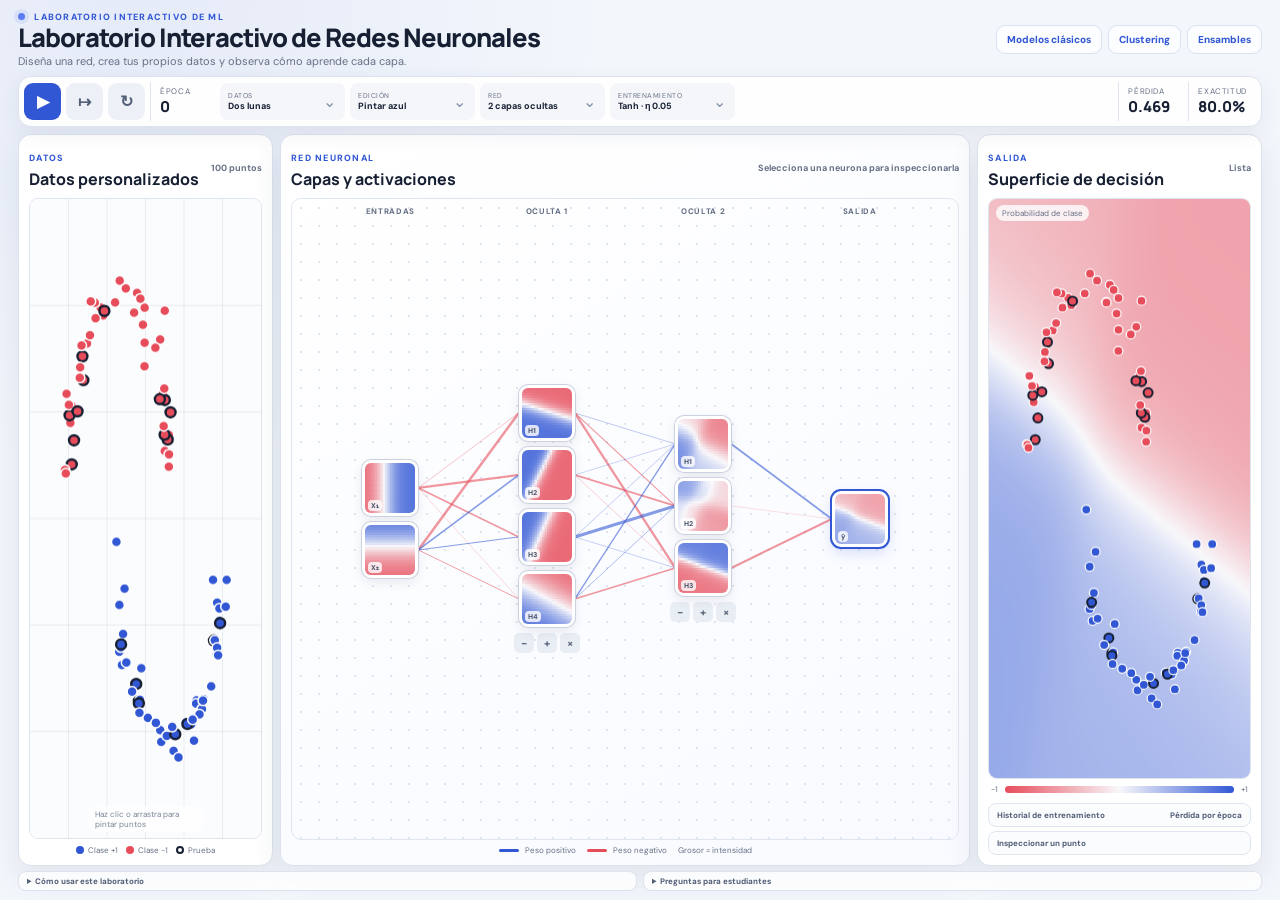
==== 2026/neural.html @ 31a508cd "Add files via upload" ====
<!doctype html>
<html lang="es">
<head>
  <meta charset="UTF-8">
  <meta name="viewport" content="width=device-width, initial-scale=1.0">
  <meta name="description" content="Laboratorio interactivo de redes neuronales con datos personalizados.">
  <title>Laboratorio Interactivo de Redes Neuronales</title>
  <link rel="preconnect" href="https://fonts.googleapis.com">
  <link rel="preconnect" href="https://fonts.gstatic.com" crossorigin>
  <link href="https://fonts.googleapis.com/css2?family=DM+Sans:wght@400;500;600;700&family=Manrope:wght@600;700;800&display=swap" rel="stylesheet">
  <link rel="stylesheet" href="neural.css">
</head>
<body>
  <div class="app-shell">
    <header class="hero">
      <div>
        <div class="eyebrow"><span class="pulse-dot"></span> Laboratorio interactivo de ML</div>
        <h1>Laboratorio Interactivo de Redes Neuronales</h1>
        <p>Diseña una red, crea tus propios datos y observa cómo aprende cada capa.</p>
      </div>
      <nav class="app-links">
        <a href="classic.html">Modelos clásicos</a>
        <a href="clustering.html">Clustering</a>
        <a href="index.html">Ensambles</a>
      </nav>
    </header>

    <section class="training-bar">
      <button class="icon-button primary" id="playButton" title="Iniciar o pausar">▶</button>
      <button class="icon-button" id="stepButton" title="Entrenar una época">↦</button>
      <button class="icon-button" id="resetButton" title="Reiniciar la red">↻</button>
      <div class="epoch-readout"><small>Época</small><strong id="epochValue">0</strong></div>

      <div class="top-menu">
        <button class="top-menu-trigger" data-menu="dataMenu"><small>Datos</small><b id="datasetLabel">Dos lunas</b><i>⌄</i></button>
        <div class="top-popover dataset-popover" id="dataMenu">
          <b class="popover-title">Conjuntos de datos</b>
          <div class="dataset-grid" id="datasetGrid">
            <button data-dataset="xor"><canvas></canvas><span>XOR</span></button>
            <button data-dataset="moons" class="active"><canvas></canvas><span>Dos lunas</span></button>
            <button data-dataset="circles"><canvas></canvas><span>Círculos</span></button>
            <button data-dataset="spiral"><canvas></canvas><span>Espiral</span></button>
            <button data-dataset="linear"><canvas></canvas><span>Lineal</span></button>
            <button data-dataset="blobs"><canvas></canvas><span>Nubes</span></button>
            <button data-dataset="checker"><canvas></canvas><span>Tablero</span></button>
            <button data-dataset="stripes"><canvas></canvas><span>Franjas</span></button>
            <button data-dataset="diagonal"><canvas></canvas><span>Diagonal curva</span></button>
            <button data-dataset="noisy"><canvas></canvas><span>Ruidoso</span></button>
            <button data-dataset="imbalanced"><canvas></canvas><span>Desbalanceado</span></button>
            <button data-dataset="rings3"><canvas></canvas><span>Tres anillos</span></button>
            <button data-dataset="waves"><canvas></canvas><span>Ondas</span></button>
            <button data-dataset="quadrants"><canvas></canvas><span>Cuadrantes</span></button>
            <button data-dataset="outliers"><canvas></canvas><span>Atípicos</span></button>
            <button data-dataset="custom"><canvas></canvas><span>Personalizado</span></button>
          </div>
          <label class="slider-row">División de entrenamiento <b id="splitValue">80%</b><input type="range" id="trainSplit" min="50" max="100" value="80"></label>
          <div class="import-box">
            <div><b>Importar dataset JSON</b><small>Formato: [{ "x": 1, "y": 2, "label": 1 }]</small></div>
            <label class="import-button">Seleccionar JSON<input type="file" id="jsonFileInput" accept=".json,application/json"></label>
            <p id="importMessage"></p>
          </div>
        </div>
      </div>

      <div class="top-menu">
        <button class="top-menu-trigger" data-menu="editMenu"><small>Edición</small><b id="toolLabel">Pintar azul</b><i>⌄</i></button>
        <div class="top-popover" id="editMenu">
          <div class="editor-toolbar" id="toolButtons">
            <button class="tool blue active" data-tool="blue"><i></i> Pintar azul</button>
            <button class="tool red" data-tool="red"><i></i> Pintar rojo</button>
            <button class="tool" data-tool="erase">⌫ Borrar</button>
          </div>
          <label class="slider-row">Tamaño del pincel <b id="brushValue">18 px</b><input type="range" id="brushSize" min="5" max="42" value="18"></label>
          <button class="popover-action" id="clearButton">Limpiar todos los datos</button>
        </div>
      </div>

      <div class="top-menu">
        <button class="top-menu-trigger" data-menu="networkMenu"><small>Red</small><b id="networkSummary">2 capas ocultas</b><i>⌄</i></button>
        <div class="top-popover wide-popover" id="networkMenu">
          <div class="popover-header"><b>Características de entrada</b><button class="small-button" id="addLayer">+ Añadir capa</button></div>
          <div class="feature-picker">
            <label><input type="checkbox" data-feature="x" checked> X₁</label>
            <label><input type="checkbox" data-feature="y" checked> X₂</label>
            <label><input type="checkbox" data-feature="x2"> X₁²</label>
            <label><input type="checkbox" data-feature="y2"> X₂²</label>
            <label><input type="checkbox" data-feature="xy"> X₁X₂</label>
            <label><input type="checkbox" data-feature="sinx"> sen(X₁)</label>
            <label><input type="checkbox" data-feature="siny"> sen(X₂)</label>
          </div>
          <p class="popover-note">Usa los botones +, − y × junto a cada capa para modificar su arquitectura.</p>
        </div>
      </div>

      <div class="top-menu">
        <button class="top-menu-trigger" data-menu="trainingMenu"><small>Entrenamiento</small><b id="trainingSummary">Tanh · η 0.05</b><i>⌄</i></button>
        <div class="top-popover training-popover" id="trainingMenu">
          <label>Tasa de aprendizaje<select id="learningRate"><option value="0.01">0.01</option><option value="0.03">0.03</option><option value="0.05" selected>0.05</option><option value="0.1">0.10</option><option value="0.2">0.20</option></select></label>
          <label>Activación<select id="activation"><option value="tanh" selected>Tanh</option><option value="relu">ReLU</option><option value="sigmoid">Sigmoide</option></select></label>
          <label>Regularización<select id="regularization"><option value="0">Ninguna</option><option value="0.001" selected>L2 · 0.001</option><option value="0.01">L2 · 0.01</option><option value="0.1">L2 · 0.1</option></select></label>
          <label>Tamaño del lote<select id="batchSize"><option value="1">1</option><option value="10" selected>10</option><option value="30">30</option><option value="1000">Todos</option></select></label>
        </div>
      </div>

      <div class="metric-pill"><small>Pérdida</small><strong id="lossValue">—</strong></div>
      <div class="metric-pill"><small>Exactitud</small><strong id="accuracyValue">—</strong></div>
    </section>

    <main class="playground">
      <aside class="data-panel panel">
        <div class="panel-heading"><div><span class="kicker">Datos</span><h2>Datos personalizados</h2></div><span id="pointCount">0 puntos</span></div>
        <div class="data-canvas-wrap">
          <canvas id="dataCanvas" aria-label="Lienzo editable de datos"></canvas>
          <div class="canvas-tip">Haz clic o arrastra para pintar puntos</div>
        </div>
        <div class="legend"><span><i class="blue-dot"></i> Clase +1</span><span><i class="red-dot"></i> Clase −1</span><span><i class="test-ring"></i> Prueba</span></div>
      </aside>

      <section class="network-panel panel">
        <div class="panel-heading">
          <div><span class="kicker">Red neuronal</span><h2>Capas y activaciones</h2></div>
          <span class="panel-note">Selecciona una neurona para inspeccionarla</span>
        </div>
        <div class="network-stage">
          <svg id="networkEdges" aria-hidden="true"></svg>
          <div class="network-columns" id="networkColumns"></div>
        </div>
        <div class="network-help">
          <span><i class="weight-line positive"></i> Peso positivo</span>
          <span><i class="weight-line negative"></i> Peso negativo</span>
          <span>Grosor = intensidad</span>
        </div>
      </section>

      <aside class="output-panel panel">
        <div class="panel-heading"><div><span class="kicker">Salida</span><h2>Superficie de decisión</h2></div><span class="status" id="trainingStatus">Lista</span></div>
        <div class="output-canvas-wrap">
          <canvas id="outputCanvas" aria-label="Superficie de decisión de la red neuronal"></canvas>
          <div class="output-label">Probabilidad de clase</div>
        </div>
        <div class="probability-scale"><span>−1</span><i></i><span>+1</span></div>
        <details class="output-dropdown">
          <summary>Historial de entrenamiento <span id="historyLabel">Pérdida por época</span></summary>
          <div class="chart-card"><canvas id="lossChart"></canvas></div>
        </details>
        <details class="output-dropdown">
          <summary>Inspeccionar un punto</summary>
          <div class="prediction-card">
            <div><label>X₁<input type="number" id="predictX" value="0" step=".1"></label><label>X₂<input type="number" id="predictY" value="0" step=".1"></label><button id="predictButton">Predecir</button></div>
            <p id="predictionText">La red está lista para recibir una entrada.</p>
          </div>
        </details>
      </aside>
    </main>

    <section class="lesson-bar">
      <details>
        <summary>Cómo usar este laboratorio</summary>
        <p>Selecciona o pinta datos, edita las capas ocultas y utiliza Reproducir o Paso. Pulsa una neurona para mostrar su mapa de activación.</p>
      </details>
      <details>
        <summary>Preguntas para estudiantes</summary>
        <ol>
          <li>¿Por qué las capas ocultas pueden resolver XOR?</li>
          <li>¿Qué cambia al añadir más neuronas?</li>
          <li>¿Cómo afecta la tasa de aprendizaje a la estabilidad?</li>
          <li>¿Por qué puede bajar la pérdida mientras empeora la prueba?</li>
          <li>¿Cómo modifica la regularización la frontera?</li>
        </ol>
      </details>
    </section>
  </div>
  <script src="neural.js"></script>
</body>
</html>
---- 2026/neural.css ----
:root{--ink:#172033;--muted:#667085;--line:#dfe5ef;--blue:#3157d5;--red:#e74c5b;--bg:#f3f6fb;--panel:#fff;--shadow:0 12px 32px rgba(38,54,88,.09)}
*{box-sizing:border-box}html,body{height:100%;margin:0;overflow:hidden}body{font-family:"DM Sans",sans-serif;color:var(--ink);background:radial-gradient(circle at 10% 0,rgba(49,87,213,.07),transparent 30rem),var(--bg)}
button,input,select{font:inherit}button{cursor:pointer}.app-shell{height:100vh;display:flex;flex-direction:column;padding:11px 18px 9px;max-width:1800px;margin:auto}
.hero{display:flex;justify-content:space-between;align-items:center;gap:20px;margin-bottom:8px}.eyebrow,.kicker{color:var(--blue);font-size:9px;font-weight:800;letter-spacing:.14em;text-transform:uppercase}.pulse-dot{display:inline-block;width:7px;height:7px;margin-right:6px;border-radius:50%;background:#5d7bf2;box-shadow:0 0 0 4px rgba(93,123,242,.12)}
h1{margin:1px 0;font:800 clamp(21px,2vw,29px)/1.1 "Manrope",sans-serif;letter-spacing:-.04em}.hero p{margin:2px 0 0;color:var(--muted);font-size:11px}.app-links{display:flex;gap:6px}.app-links a{padding:7px 10px;border:1px solid #dbe2f3;border-radius:9px;color:var(--blue);background:rgba(255,255,255,.8);text-decoration:none;font-size:10px;font-weight:800}
.training-bar{position:relative;z-index:30;display:flex;align-items:center;gap:5px;padding:5px;margin-bottom:7px;border:1px solid #dce3ef;border-radius:13px;background:rgba(255,255,255,.95);box-shadow:0 7px 22px rgba(36,51,81,.07)}
.icon-button{width:37px;height:37px;border:0;border-radius:9px;color:#536078;background:#edf1f7;font-weight:800}.icon-button.primary{color:#fff;background:var(--blue)}.epoch-readout,.metric-pill{min-width:65px;padding:4px 9px;border-left:1px solid var(--line)}.epoch-readout small,.metric-pill small{display:block;color:var(--muted);font-size:8px;text-transform:uppercase;letter-spacing:.08em}.epoch-readout strong,.metric-pill strong{font:800 15px "Manrope",sans-serif}.compact-field{display:flex;align-items:center;gap:6px;color:var(--muted);font-size:9px;font-weight:700}.compact-field select{padding:6px 7px;border:1px solid #d9e0ec;border-radius:7px;color:var(--ink);background:#fbfcfe;font-size:10px}.metric-pill{margin-left:auto}.metric-pill+.metric-pill{margin-left:0}
.top-menu{position:relative;min-width:125px}.top-menu-trigger{width:100%;height:37px;display:grid;grid-template-columns:1fr 14px;align-content:center;padding:4px 8px;border:0;border-radius:8px;text-align:left;color:var(--ink);background:#f4f6fa}.top-menu-trigger:hover,.top-menu-trigger.open{background:#eaf0ff}.top-menu-trigger small,.top-menu-trigger b{display:block;overflow:hidden;white-space:nowrap;text-overflow:ellipsis}.top-menu-trigger small{color:var(--muted);font-size:7px;text-transform:uppercase;letter-spacing:.08em}.top-menu-trigger b{font-size:9px}.top-menu-trigger i{grid-column:2;grid-row:1/3;align-self:center;color:#8390a6;font-style:normal}
.top-popover{position:absolute;top:43px;left:0;z-index:80;width:270px;display:none;padding:11px;border:1px solid #dbe2ee;border-radius:11px;background:#fff;box-shadow:0 16px 40px rgba(28,43,72,.18)}.top-popover.open{display:block;animation:menu-pop .14s ease-out}.wide-popover{width:355px}.dataset-popover{width:440px;max-height:calc(100vh - 125px);overflow:auto}.training-popover{display:none;grid-template-columns:1fr 1fr;gap:8px;width:310px}.training-popover.open{display:grid}.training-popover label{display:grid;gap:4px;color:var(--muted);font-size:9px;font-weight:700}.training-popover select{padding:7px;border:1px solid #d9e0ec;border-radius:7px;background:#fbfcfe}.popover-title{display:block;margin-bottom:7px;font-size:10px}.popover-header{display:flex;align-items:center;justify-content:space-between;margin-bottom:7px;font-size:10px}.popover-note{margin:8px 0 0;color:var(--muted);font-size:8px;line-height:1.4}.popover-action{width:100%;margin-top:8px;padding:8px;border:0;border-radius:7px;color:#bd3947;background:#fff0f1;font-size:9px;font-weight:800}@keyframes menu-pop{from{opacity:0;transform:translateY(-4px)}}
.playground{flex:1;min-height:0;display:grid;grid-template-columns:255px minmax(430px,1fr) 285px;gap:7px}.panel{min-height:0;border:1px solid #dce2ed;border-radius:13px;background:var(--panel);box-shadow:var(--shadow);overflow:hidden}.data-panel,.output-panel{display:flex;flex-direction:column;padding:10px}.network-panel{display:flex;flex-direction:column;padding:10px;background:linear-gradient(150deg,#fff,#f8faff)}
.panel-heading{display:flex;align-items:center;justify-content:space-between;gap:10px;margin-bottom:8px}.panel-heading h2{margin:2px 0 0;font:750 16px "Manrope",sans-serif}.panel-heading>span,.status{color:var(--muted);font-size:9px;font-weight:700}.status.running{color:#209b6c}
.dataset-grid{display:grid;grid-template-columns:repeat(4,1fr);gap:5px}.dataset-grid button{padding:4px;border:1px solid var(--line);border-radius:8px;color:#566178;background:#fff;font-size:8px;font-weight:700}.dataset-grid button.active{color:var(--blue);border-color:#9dafeb;background:#eef2ff}.dataset-grid canvas{display:block;width:100%;height:38px;margin-bottom:2px;border-radius:5px;background:#f7f8fb}.import-box{display:grid;grid-template-columns:1fr auto;align-items:center;gap:7px;margin-top:9px;padding:8px;border:1px dashed #cbd4e4;border-radius:8px;background:#f8faff}.import-box b,.import-box small{display:block}.import-box b{font-size:9px}.import-box small{margin-top:2px;color:var(--muted);font-size:7px}.import-button{padding:7px 9px;border-radius:7px;color:#fff;background:var(--blue);font-size:8px;font-weight:800;cursor:pointer}.import-button input{display:none}.import-box p{grid-column:1/-1;margin:0;color:var(--muted);font-size:8px}.import-box p.error{color:#c33d4b}.import-box p.success{color:#1c8b62}
.editor-toolbar{display:grid;grid-template-columns:1fr 1fr 1fr;gap:5px;margin-top:8px}.editor-toolbar button{padding:7px 4px;border:1px solid var(--line);border-radius:8px;color:#59657c;background:#f8f9fc;font-size:9px;font-weight:800}.editor-toolbar button.active{border-color:#8da1e8;box-shadow:inset 0 -2px var(--blue);background:#edf1ff}.tool i{display:inline-block;width:8px;height:8px;border-radius:50%;margin-right:3px}.tool.blue i{background:var(--blue)}.tool.red i{background:var(--red)}
.slider-row,.split-row label{display:grid;grid-template-columns:1fr auto;gap:4px;margin-top:7px;color:var(--muted);font-size:9px}.slider-row b,.split-row b{color:var(--ink)}input[type=range]{grid-column:1/-1;width:100%;accent-color:var(--blue)}.data-canvas-wrap{position:relative;flex:1;min-height:250px;border:1px solid var(--line);border-radius:9px;overflow:hidden;background:#fbfcfe}.data-canvas-wrap canvas{display:block;width:100%;height:100%;cursor:crosshair}.canvas-tip{position:absolute;left:50%;bottom:6px;transform:translateX(-50%);padding:3px 7px;border-radius:10px;color:#7a8497;background:rgba(255,255,255,.82);font-size:8px;pointer-events:none}.split-row{display:grid;grid-template-columns:1fr auto;align-items:end;gap:7px}.split-row button,.small-button,.prediction-card button{padding:7px 9px;border:0;border-radius:7px;color:#4d5870;background:#edf1f7;font-size:9px;font-weight:800}.legend{display:flex;justify-content:center;gap:8px;margin-top:6px;color:var(--muted);font-size:8px}.legend span{display:flex;align-items:center;gap:4px}.blue-dot,.red-dot,.test-ring{width:8px;height:8px;border-radius:50%;display:inline-block}.blue-dot{background:var(--blue)}.red-dot{background:var(--red)}.test-ring{border:2px solid #172033}
.feature-picker{display:flex;align-items:center;flex-wrap:wrap;gap:5px;padding:6px 8px;border:1px solid var(--line);border-radius:9px;background:#fff}.feature-picker>span{margin-right:4px;color:var(--muted);font-size:9px;font-weight:800;text-transform:uppercase}.feature-picker label{padding:3px 5px;border-radius:5px;color:#536078;background:#f2f4f8;font-size:9px;font-weight:700}.feature-picker input{accent-color:var(--blue)}
.network-stage{position:relative;flex:1;min-height:0;border:1px solid var(--line);border-radius:10px;overflow:auto;background:radial-gradient(circle,#dfe5f0 1px,transparent 1px);background-size:18px 18px}.network-stage svg{position:absolute;inset:0;width:100%;height:100%;pointer-events:none}.network-columns{position:relative;z-index:2;display:flex;justify-content:space-around;align-items:stretch;min-width:510px;height:100%;padding:14px 20px}.layer{display:flex;flex-direction:column;align-items:center;justify-content:center;gap:6px;min-width:74px}.layer-title{position:absolute;top:7px;color:#667085;font-size:8px;font-weight:800;text-transform:uppercase;letter-spacing:.08em}.neuron{position:relative;width:56px;height:56px;padding:0;border:3px solid #fff;border-radius:9px;overflow:hidden;background:#eef1f7;box-shadow:0 0 0 1px #cad2e0,0 4px 11px rgba(38,53,84,.1)}.neuron.active{box-shadow:0 0 0 2px var(--blue),0 5px 14px rgba(49,87,213,.2)}.neuron canvas{width:100%;height:100%;display:block}.neuron span{position:absolute;left:3px;bottom:2px;padding:1px 3px;border-radius:4px;color:#47536b;background:rgba(255,255,255,.8);font-size:7px;font-weight:800}.layer-controls{display:flex;gap:3px}.layer-controls button{width:20px;height:20px;padding:0;border:0;border-radius:5px;color:#5d687d;background:#e9edf4;font-size:11px;font-weight:800}.network-help{display:flex;justify-content:center;gap:11px;padding-top:5px;color:var(--muted);font-size:8px}.weight-line{display:inline-block;width:20px;height:3px;margin-right:4px;vertical-align:middle;border-radius:3px}.weight-line.positive{background:#3157d5}.weight-line.negative{background:#e74c5b}.panel-note{color:var(--muted);font-size:8px}
.output-canvas-wrap{position:relative;flex:1;min-height:250px;border:1px solid var(--line);border-radius:9px;overflow:hidden;background:#fafbfe}.output-canvas-wrap canvas{display:block;width:100%;height:100%}.output-label{position:absolute;top:6px;left:7px;padding:3px 6px;border-radius:8px;color:#657087;background:rgba(255,255,255,.8);font-size:8px}.probability-scale{display:flex;align-items:center;gap:7px;margin:5px 3px;color:var(--muted);font-size:8px}.probability-scale i{flex:1;height:7px;border-radius:7px;background:linear-gradient(90deg,#e74c5b,#f8f8fb,#3157d5)}.chart-card,.prediction-card{padding:6px;background:#fbfcfe}.chart-heading{display:flex;justify-content:space-between;color:#667085;font-size:8px}.chart-heading b{color:var(--ink)}#lossChart{display:block;width:100%;height:65px}.prediction-card>div{display:grid;grid-template-columns:1fr 1fr auto;gap:5px}.prediction-card label{color:var(--muted);font-size:8px}.prediction-card input{width:100%;margin-top:2px;padding:5px;border:1px solid #d9e0eb;border-radius:6px}.prediction-card p{margin:5px 0 0;color:#566178;font-size:9px;line-height:1.35}.output-dropdown{margin-top:4px;border:1px solid var(--line);border-radius:8px;background:#fbfcfe;overflow:hidden}.output-dropdown>summary{display:flex;justify-content:space-between;padding:6px 8px;color:#536078;font-size:8px;font-weight:800;cursor:pointer;list-style:none}.output-dropdown>summary::-webkit-details-marker{display:none}.output-dropdown[open]>summary{color:var(--blue);border-bottom:1px solid var(--line)}
.lesson-bar{display:flex;gap:6px;margin-top:5px}.lesson-bar details{flex:1;padding:4px 8px;border:1px solid #dce3ef;border-radius:8px;background:rgba(255,255,255,.83);font-size:8px}.lesson-bar summary{color:#536078;font-weight:800;cursor:pointer}.lesson-bar p,.lesson-bar ol{margin:5px 0 0;color:var(--muted);line-height:1.4}
@media(max-width:1100px){html,body{overflow:auto}.app-shell{height:auto;min-height:100vh}.playground{grid-template-columns:280px 1fr}.output-panel{grid-column:1/-1;min-height:500px}.network-stage{height:520px;flex:none}}@media(max-width:720px){.hero{align-items:flex-start}.hero p{display:none}.app-links{flex-wrap:wrap;justify-content:flex-end}.training-bar{flex-wrap:wrap}.compact-field{flex:1}.playground{display:block}.panel{min-height:500px;margin-bottom:8px}.data-panel{height:650px}.network-panel{height:650px}.output-panel{height:650px}.lesson-bar{display:block}.lesson-bar details{margin-top:5px}}
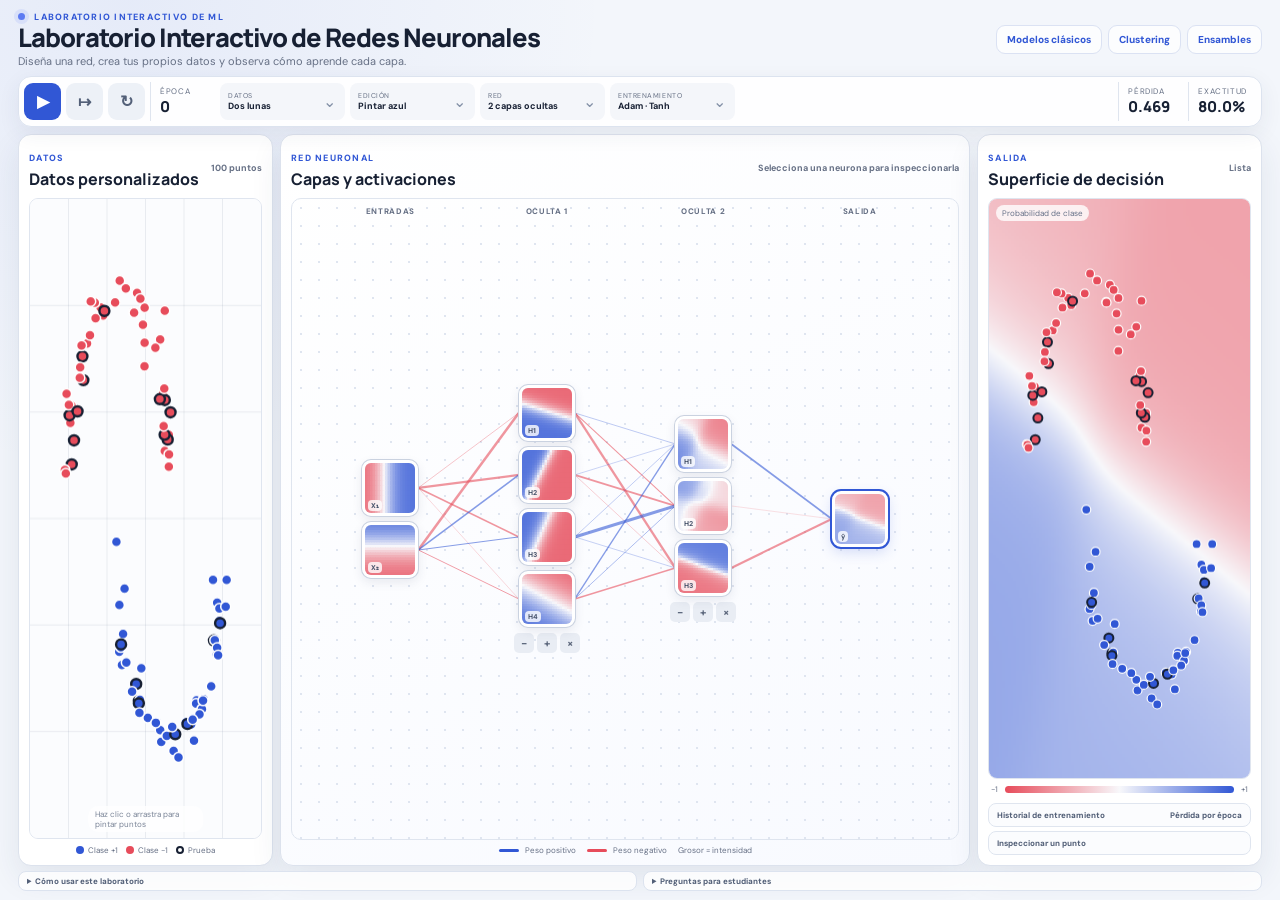
==== commit e98a44d1: "Add files via upload" ====
--- a/2026/neural.html
+++ b/2026/neural.html
@@ -95,10 +95,12 @@
       <div class="top-menu">
         <button class="top-menu-trigger" data-menu="trainingMenu"><small>Entrenamiento</small><b id="trainingSummary">Tanh · η 0.05</b><i>⌄</i></button>
         <div class="top-popover training-popover" id="trainingMenu">
+          <label>Optimizador<select id="optimizer"><option value="sgd">SGD</option><option value="momentum">Momentum</option><option value="rmsprop">RMSProp</option><option value="adam" selected>Adam</option></select></label>
           <label>Tasa de aprendizaje<select id="learningRate"><option value="0.01">0.01</option><option value="0.03">0.03</option><option value="0.05" selected>0.05</option><option value="0.1">0.10</option><option value="0.2">0.20</option></select></label>
           <label>Activación<select id="activation"><option value="tanh" selected>Tanh</option><option value="relu">ReLU</option><option value="sigmoid">Sigmoide</option></select></label>
           <label>Regularización<select id="regularization"><option value="0">Ninguna</option><option value="0.001" selected>L2 · 0.001</option><option value="0.01">L2 · 0.01</option><option value="0.1">L2 · 0.1</option></select></label>
           <label>Tamaño del lote<select id="batchSize"><option value="1">1</option><option value="10" selected>10</option><option value="30">30</option><option value="1000">Todos</option></select></label>
+          <label class="stop-option"><input type="checkbox" id="stopAtPerfect" checked> Detener al alcanzar 100% de exactitud</label>
         </div>
       </div>
 
--- a/2026/neural.css
+++ b/2026/neural.css
@@ -6,7 +6,7 @@
 .training-bar{position:relative;z-index:30;display:flex;align-items:center;gap:5px;padding:5px;margin-bottom:7px;border:1px solid #dce3ef;border-radius:13px;background:rgba(255,255,255,.95);box-shadow:0 7px 22px rgba(36,51,81,.07)}
 .icon-button{width:37px;height:37px;border:0;border-radius:9px;color:#536078;background:#edf1f7;font-weight:800}.icon-button.primary{color:#fff;background:var(--blue)}.epoch-readout,.metric-pill{min-width:65px;padding:4px 9px;border-left:1px solid var(--line)}.epoch-readout small,.metric-pill small{display:block;color:var(--muted);font-size:8px;text-transform:uppercase;letter-spacing:.08em}.epoch-readout strong,.metric-pill strong{font:800 15px "Manrope",sans-serif}.compact-field{display:flex;align-items:center;gap:6px;color:var(--muted);font-size:9px;font-weight:700}.compact-field select{padding:6px 7px;border:1px solid #d9e0ec;border-radius:7px;color:var(--ink);background:#fbfcfe;font-size:10px}.metric-pill{margin-left:auto}.metric-pill+.metric-pill{margin-left:0}
 .top-menu{position:relative;min-width:125px}.top-menu-trigger{width:100%;height:37px;display:grid;grid-template-columns:1fr 14px;align-content:center;padding:4px 8px;border:0;border-radius:8px;text-align:left;color:var(--ink);background:#f4f6fa}.top-menu-trigger:hover,.top-menu-trigger.open{background:#eaf0ff}.top-menu-trigger small,.top-menu-trigger b{display:block;overflow:hidden;white-space:nowrap;text-overflow:ellipsis}.top-menu-trigger small{color:var(--muted);font-size:7px;text-transform:uppercase;letter-spacing:.08em}.top-menu-trigger b{font-size:9px}.top-menu-trigger i{grid-column:2;grid-row:1/3;align-self:center;color:#8390a6;font-style:normal}
-.top-popover{position:absolute;top:43px;left:0;z-index:80;width:270px;display:none;padding:11px;border:1px solid #dbe2ee;border-radius:11px;background:#fff;box-shadow:0 16px 40px rgba(28,43,72,.18)}.top-popover.open{display:block;animation:menu-pop .14s ease-out}.wide-popover{width:355px}.dataset-popover{width:440px;max-height:calc(100vh - 125px);overflow:auto}.training-popover{display:none;grid-template-columns:1fr 1fr;gap:8px;width:310px}.training-popover.open{display:grid}.training-popover label{display:grid;gap:4px;color:var(--muted);font-size:9px;font-weight:700}.training-popover select{padding:7px;border:1px solid #d9e0ec;border-radius:7px;background:#fbfcfe}.popover-title{display:block;margin-bottom:7px;font-size:10px}.popover-header{display:flex;align-items:center;justify-content:space-between;margin-bottom:7px;font-size:10px}.popover-note{margin:8px 0 0;color:var(--muted);font-size:8px;line-height:1.4}.popover-action{width:100%;margin-top:8px;padding:8px;border:0;border-radius:7px;color:#bd3947;background:#fff0f1;font-size:9px;font-weight:800}@keyframes menu-pop{from{opacity:0;transform:translateY(-4px)}}
+.top-popover{position:absolute;top:43px;left:0;z-index:80;width:270px;display:none;padding:11px;border:1px solid #dbe2ee;border-radius:11px;background:#fff;box-shadow:0 16px 40px rgba(28,43,72,.18)}.top-popover.open{display:block;animation:menu-pop .14s ease-out}.wide-popover{width:355px}.dataset-popover{width:440px;max-height:calc(100vh - 125px);overflow:auto}.training-popover{display:none;grid-template-columns:1fr 1fr;gap:8px;width:330px}.training-popover.open{display:grid}.training-popover label{display:grid;gap:4px;color:var(--muted);font-size:9px;font-weight:700}.training-popover select{padding:7px;border:1px solid #d9e0ec;border-radius:7px;background:#fbfcfe}.training-popover .stop-option{grid-column:1/-1;display:flex;align-items:center;gap:6px;padding:7px;border-radius:7px;background:#f3f6fc}.training-popover .stop-option input{accent-color:var(--blue)}.popover-title{display:block;margin-bottom:7px;font-size:10px}.popover-header{display:flex;align-items:center;justify-content:space-between;margin-bottom:7px;font-size:10px}.popover-note{margin:8px 0 0;color:var(--muted);font-size:8px;line-height:1.4}.popover-action{width:100%;margin-top:8px;padding:8px;border:0;border-radius:7px;color:#bd3947;background:#fff0f1;font-size:9px;font-weight:800}@keyframes menu-pop{from{opacity:0;transform:translateY(-4px)}}
 .playground{flex:1;min-height:0;display:grid;grid-template-columns:255px minmax(430px,1fr) 285px;gap:7px}.panel{min-height:0;border:1px solid #dce2ed;border-radius:13px;background:var(--panel);box-shadow:var(--shadow);overflow:hidden}.data-panel,.output-panel{display:flex;flex-direction:column;padding:10px}.network-panel{display:flex;flex-direction:column;padding:10px;background:linear-gradient(150deg,#fff,#f8faff)}
 .panel-heading{display:flex;align-items:center;justify-content:space-between;gap:10px;margin-bottom:8px}.panel-heading h2{margin:2px 0 0;font:750 16px "Manrope",sans-serif}.panel-heading>span,.status{color:var(--muted);font-size:9px;font-weight:700}.status.running{color:#209b6c}
 .dataset-grid{display:grid;grid-template-columns:repeat(4,1fr);gap:5px}.dataset-grid button{padding:4px;border:1px solid var(--line);border-radius:8px;color:#566178;background:#fff;font-size:8px;font-weight:700}.dataset-grid button.active{color:var(--blue);border-color:#9dafeb;background:#eef2ff}.dataset-grid canvas{display:block;width:100%;height:38px;margin-bottom:2px;border-radius:5px;background:#f7f8fb}.import-box{display:grid;grid-template-columns:1fr auto;align-items:center;gap:7px;margin-top:9px;padding:8px;border:1px dashed #cbd4e4;border-radius:8px;background:#f8faff}.import-box b,.import-box small{display:block}.import-box b{font-size:9px}.import-box small{margin-top:2px;color:var(--muted);font-size:7px}.import-button{padding:7px 9px;border-radius:7px;color:#fff;background:var(--blue);font-size:8px;font-weight:800;cursor:pointer}.import-button input{display:none}.import-box p{grid-column:1/-1;margin:0;color:var(--muted);font-size:8px}.import-box p.error{color:#c33d4b}.import-box p.success{color:#1c8b62}
